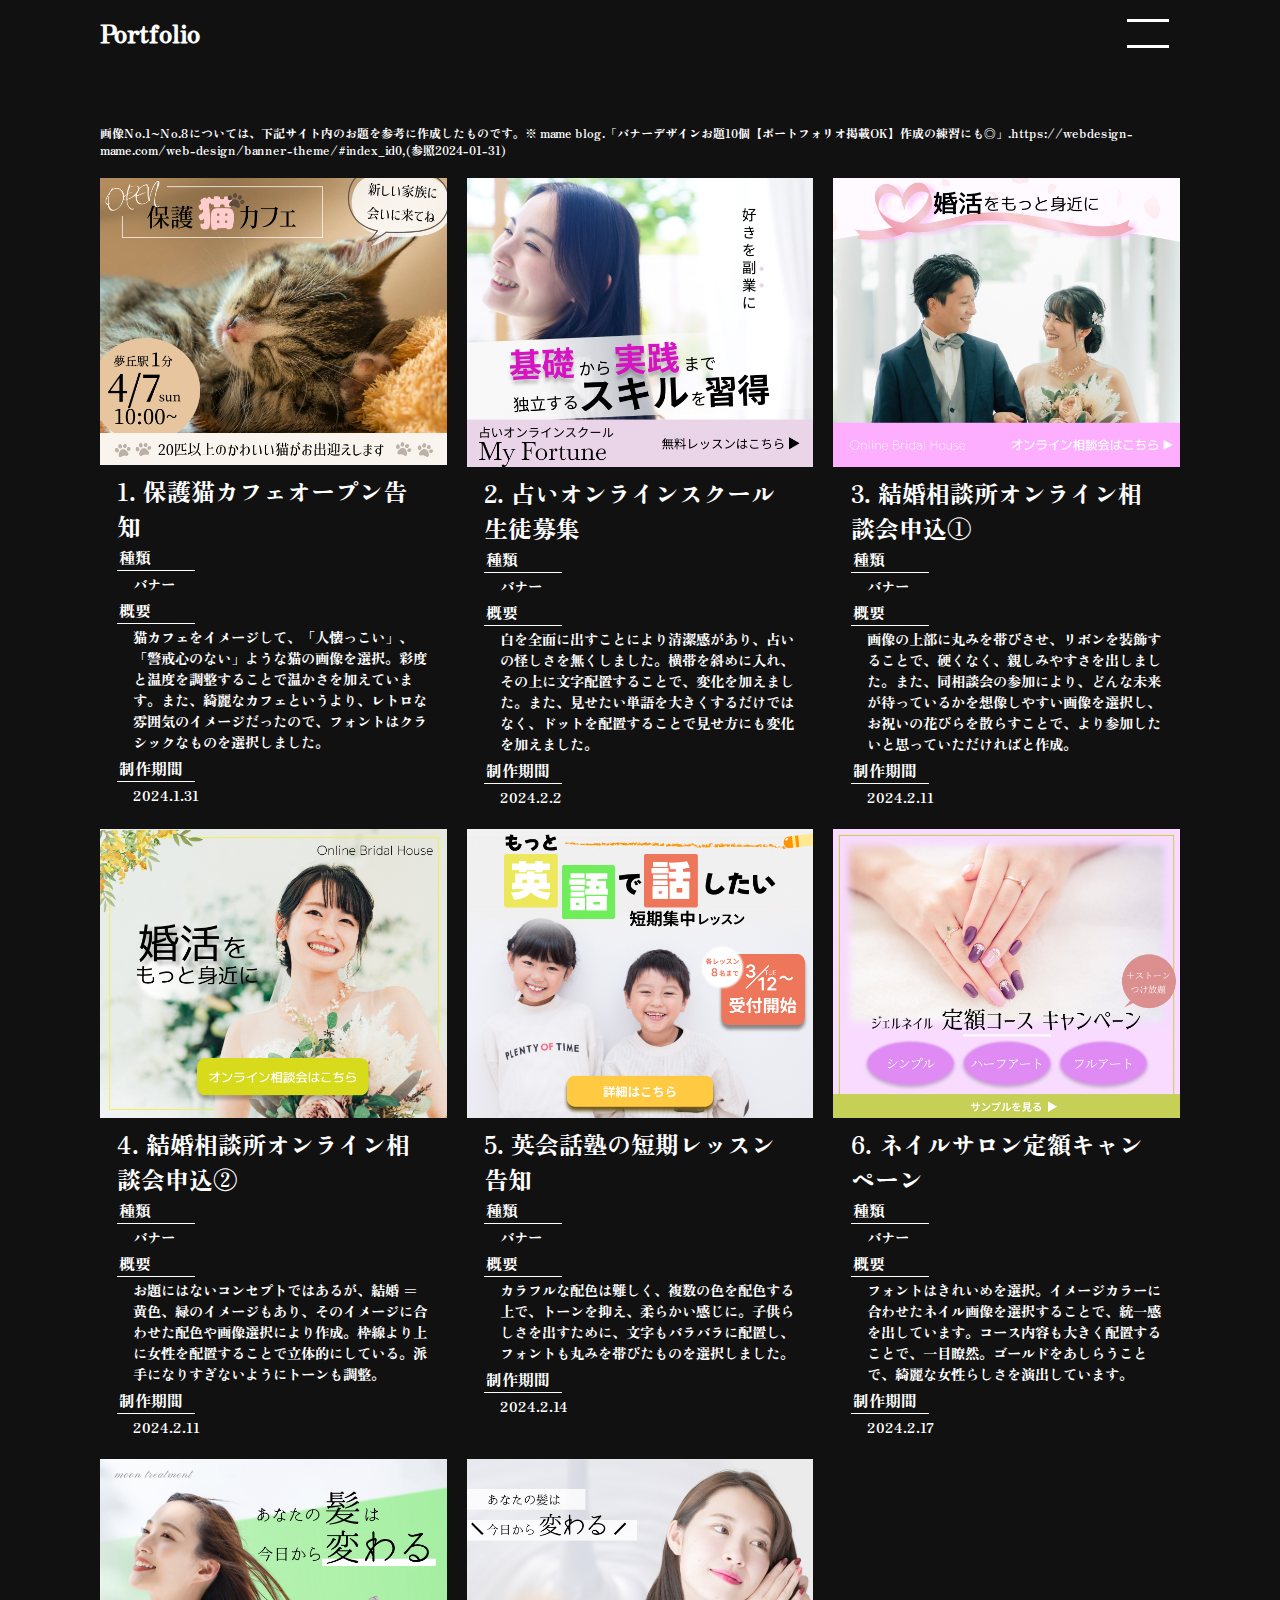
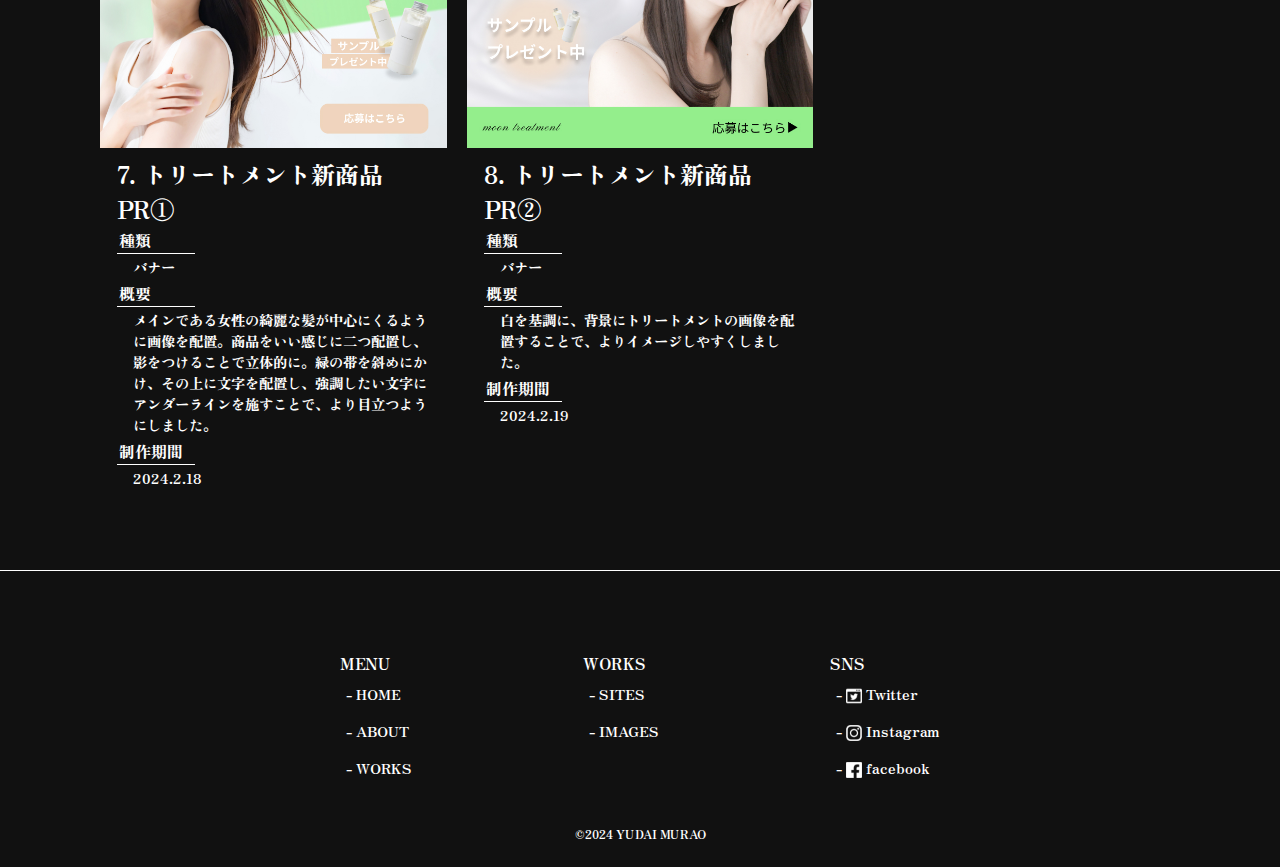
==== works.html @ 10bf0f40 "Add files via upload" ====
<!DOCTYPE html>
<html lang="ja">

<head>
  <meta charset="UTF-8">
  <meta name="viewport" content="width=device-width, initial-scale=1.0">
  <title>YUDAI MURAO | Portfolio</title>
  <link rel="stylesheet" href="works.css">
  <link rel="preconnect" href="https://fonts.googleapis.com">
  <link rel="preconnect" href="https://fonts.gstatic.com" crossorigin>
  <link href="https://fonts.googleapis.com/css2?family=Zen+Antique&display=swap" rel="stylesheet">
  <link href="https://cdnjs.cloudflare.com/ajax/libs/lightbox2/2.7.1/css/lightbox.css" rel="stylesheet">
<script src="https://ajax.googleapis.com/ajax/libs/jquery/3.1.1/jquery.min.js"></script>
<script src="https://cdnjs.cloudflare.com/ajax/libs/lightbox2/2.7.1/js/lightbox.min.js" type="text/javascript"></script>
</head>

<body>
  <section class="mainvisual">
    <header id="home">
      <h1><a href="index.html">Portfolio</a></h1>
      <div id="hamburger">
        <div id="border-top"></div>
        <div id="border-bottom"></div>
      </div>

      <div id="menu">
        <ul class="header-menu">
          <li>
            <div>
              <img src="" alt="">
              <a href="index.html">HOME</a>
            </div>
          </li>
          <li>
            <div>
              <img src="" alt="">
              <a href="index.html#about">ABOUT</a>
            </div>
          </li>
          <li>
            <div>
              <img src="" alt="">
              <a href="index.html#works-site">WORKS-site-</a>
            </div>
          </li>
          <li>
            <div>
              <img src="" alt="">
              <a href="works.html">WORKS-image-</a>
            </div>
          </li>
          <li>
            <div>
              <img src="" alt="">
              <a href="#">CONTACT</a>
            </div>
          </li>
        </ul>
        <ul class="header-sns">
          <li>
            <a href="#"><img src="twitter.png" alt="" width="40" height="40"></a>
          </li>
          <li>
            <a href="#"><img src="instagram.png" alt="" width="40" height="40"></a>
          </li>
          <li>
            <a href="#"><img src="facebook.png" alt="" width="40" height="40"></a>
          </li>
        </ul>
      </div>
      <div id="mask"></div>
    </header>
  </section>


  <main>
    <section>
      <p>画像No.1~No.8については、下記サイト内のお題を参考に作成したものです。※ mame blog.「バナーデザインお題10個【ポートフォリオ掲載OK】作成の練習にも◎」.https://webdesign-mame.com/web-design/banner-theme/#index_id0,(参照2024-01-31)</p>
      <ul>
        <li>
          <div>
            <a href="Frame 1cat.jpg" data-lightbox="group">
              <img src="Frame 1cat.jpg" alt="">
            </a>
          </div>
          <div>
            <h2>1. 保護猫カフェオープン告知</h2>
            <dl>
              <dt>種類</dt>
              <dd>バナー</dd>
              <dt>概要</dt>
              <dd>猫カフェをイメージして、「人懐っこい」、「警戒心のない」ような猫の画像を選択。彩度と温度を調整することで温かさを加えています。また、綺麗なカフェというより、レトロな雰囲気のイメージだったので、フォントはクラシックなものを選択しました。</dd>
              <dt>制作期間</dt>
              <dd>2024.1.31</dd>
            </dl>
          </div>
        </li>
        <li>
          <div>
            <a href="Frame 2fortune.jpg" data-lightbox="group">
              <img src="Frame 2fortune.jpg" alt="">
            </a>
          </div>
          <div>
            <h2>2. 占いオンラインスクール生徒募集</h2>
            <dl>
              <dt>種類</dt>
              <dd>バナー</dd>
              <dt>概要</dt>
              <dd>白を全面に出すことにより清潔感があり、占いの怪しさを無くしました。横帯を斜めに入れ、その上に文字配置することで、変化を加えました。また、見せたい単語を大きくするだけではなく、ドットを配置することで見せ方にも変化を加えました。</dd>
              <dt>制作期間</dt>
              <dd>2024.2.2</dd>
            </dl>
          </div>
        </li>
        <li>
          <div>
            <a href="Frame 1.png" data-lightbox="group">
              <img src="Frame 1.png" alt="">
            </a>
          </div>
          <div>
            <h2>3. 結婚相談所オンライン相談会申込①</h2>
            <dl>
              <dt>種類</dt>
              <dd>バナー</dd>
              <dt>概要</dt>
              <dd>画像の上部に丸みを帯びさせ、リボンを装飾することで、硬くなく、親しみやすさを出しました。また、同相談会の参加により、どんな未来が待っているかを想像しやすい画像を選択し、お祝いの花びらを散らすことで、より参加したいと思っていただければと作成。</dd>
              <dt>制作期間</dt>
              <dd>2024.2.11</dd>
            </dl>
          </div>
        </li>
        <li>
          <div>
            <a href="Frame 2.jpg" data-lightbox="group">
              <img src="Frame 2.jpg" alt="">
            </a>
          </div>
          <div>
            <h2>4. 結婚相談所オンライン相談会申込②</h2>
            <dl>
              <dt>種類</dt>
              <dd>バナー</dd>
              <dt>概要</dt>
              <dd>お題にはないコンセプトではあるが、結婚
                ＝黄色、緑のイメージもあり、そのイメージに合わせた配色や画像選択により作成。枠線より上に女性を配置することで立体的にしている。派手になりすぎないようにトーンも調整。
              </dd>
              <dt>制作期間</dt>
              <dd>2024.2.11</dd>
            </dl>
          </div>
        </li>
        <li>
          <div>
            <a href="Frame 4.jpg" data-lightbox="group">
              <img src="Frame 4.jpg" alt="">
            </a>
          </div>
          <div>
            <h2>5. 英会話塾の短期レッスン告知</h2>
            <dl>
              <dt>種類</dt>
              <dd>バナー</dd>
              <dt>概要</dt>
              <dd>カラフルな配色は難しく、複数の色を配色する上で、トーンを抑え、柔らかい感じに。子供らしさを出すために、文字もバラバラに配置し、フォントも丸みを帯びたものを選択しました。</dd>
              <dt>制作期間</dt>
              <dd>2024.2.14</dd>
            </dl>
          </div>
        </li>
        <li>
          <div>
            <a href="Frame 1nail.jpg" data-lightbox="group">
              <img src="Frame 1nail.jpg" alt="">
            </a>
          </div>
          <div>
            <h2>6. ネイルサロン定額キャンペーン</h2>
            <dl>
              <dt>種類</dt>
              <dd>バナー</dd>
              <dt>概要</dt>
              <dd>フォントはきれいめを選択。イメージカラーに合わせたネイル画像を選択することで、統一感を出しています。コース内容も大きく配置することで、一目瞭然。ゴールドをあしらうことで、綺麗な女性らしさを演出しています。</dd>
              <dt>制作期間</dt>
              <dd>2024.2.17</dd>
            </dl>
          </div>
        </li>
        <li>
          <div>
            <a href="Frame 1fortune.jpg" data-lightbox="group">
              <img src="Frame 1fortune.jpg" alt="">
            </a>
          </div>
          <div>
            <h2>7. トリートメント新商品PR①</h2>
            <dl>
              <dt>種類</dt>
              <dd>バナー</dd>
              <dt>概要</dt>
              <dd>メインである女性の綺麗な髪が中心にくるように画像を配置。商品をいい感じに二つ配置し、影をつけることで立体的に。緑の帯を斜めにかけ、その上に文字を配置し、強調したい文字にアンダーラインを施すことで、より目立つようにしました。</dd>
              <dt>制作期間</dt>
              <dd>2024.2.18</dd>
            </dl>
          </div>
        </li>
        <li>
          <div>
            <a href="portfolio1.jpg" data-lightbox="group">
              <img src="portfolio1.jpg" alt="">
            </a>
          </div>
          <div>
            <h2>8. トリートメント新商品PR②</h2>
            <dl>
              <dt>種類</dt>
              <dd>バナー</dd>
              <dt>概要</dt>
              <dd>白を基調に、背景にトリートメントの画像を配置することで、よりイメージしやすくしました。</dd>
              <dt>制作期間</dt>
              <dd>2024.2.19</dd>
            </dl>
          </div>
        </li>
        <!-- <li>
          <div>
            <a href="portfolio1.jpg" data-lightbox="group">
              <img src="portfolio1.jpg" alt="">
            </a>
          </div>
          <div>
            <h2>8. トリートメント新商品PR②</h2>
            <dl>
              <dt>種類</dt>
              <dd>バナー</dd>
              <dt>概要</dt>
              <dd>白を基調に、背景にトリートメントの画像を配置することで、よりイメージしやすくしました。</dd>
              <dt>制作期間</dt>
              <dd>2024.2.19</dd>
            </dl>
          </div>
        </li> -->
        <!-- <li>
          <div>
            <a href="portfolio1.jpg" data-lightbox="group">
              <img src="portfolio1.jpg" alt="">
            </a>
          </div>
          <div>
            <h2>8. トリートメント新商品PR②</h2>
            <dl>
              <dt>種類</dt>
              <dd>バナー</dd>
              <dt>概要</dt>
              <dd>白を基調に、背景にトリートメントの画像を配置することで、よりイメージしやすくしました。</dd>
              <dt>制作期間</dt>
              <dd>2024.2.19</dd>
            </dl>
          </div>
        </li> -->
      </ul>
    </section>
  </main>

  <footer>
    <div class="footer-menu">
      <div>
        <p>MENU</p>
        <ul>
          <li><a href="index.html">HOME</a></li>
          <li><a href="index.html#about">ABOUT</a></li>
          <li><a href="index.html#works-site">WORKS</a></li>
        </ul>
      </div>
      <div>
        <p>WORKS</p>
        <ul>
          <li><a href="index.html#works-site">SITES</a></li>
          <li><a href="works.html">IMAGES</a></li>
        </ul>
      </div>
      <div>
        <p>SNS</p>
        <ul>
          <li>
            <a href="#">
              <div>
                <img src="twitter.png" alt="" width="16" height="16">
                Twitter
              </div>
            </a>
          </li>
          <li>
            <a href="#">
              <div>
                <img src="instagram.png" alt="" width="16" height="16">
                Instagram
              </div>
            </a>
          </li>
          <li>
            <a href="#">
              <div>
                <img src="facebook.png" alt="" width="16" height="16">
                facebook
              </div>
            </a>
          </li>
        </ul>
      </div>
    </div>
    <div class="footer-copy">
      <small>&copy;2024 YUDAI MURAO</small>
    </div>
  </footer>


  <script src="main.js"></script>
</body>

</html>
---- works.css ----
@charset "utf-8";

* {
  margin: 0;
  padding: 0;
  box-sizing: border-box;
}

html {
  scroll-behavior: smooth;
}

body {
  background: #111;
  font-family: 'Zen Antique', serif;
}

img {
  vertical-align: bottom;
}

ul {
  list-style: none;
}

a {
  text-decoration: none;
  color: inherit;
}

/* ==========================================
mainvisual -header-  
===========================================*/
.mainvisual {
  position: relative;
  width: 100vw;
  max-width: 1440px;
  height: 64px;
}

.mainvisual header {
  display: flex;
  justify-content: space-between;
  align-items: center;
  width: min(100% - 40px, 1080px);
  margin: 0 auto;
}

.mainvisual header h1 {
  font-size: 1.5rem;
  color: #fff;
}

.mainvisual header #hamburger {
  position: relative;
  width: 64px;
  height: 64px;
  border-radius: 8px;
  cursor: pointer;
  z-index: 10;
}

.mainvisual header #hamburger #border-top {
  position: absolute;
  top: 30%;
  left: 50%;
  translate: -50%;
  width: 42px;
  height: 3px;
  background: #fff;
  transition: .3s transform;
}

.mainvisual header #hamburger #border-top.show {
  transform: rotate(45deg) translate(9px, 9px);
}

.mainvisual header #hamburger #border-bottom {
  position: absolute;
  top: 70%;
  left: 50%;
  translate: -50%;
  width: 42px;
  height: 3px;
  background: #fff;
  transition: .3s transform;
}

.mainvisual header #hamburger #border-bottom.show {
  transform: rotate(-45deg) translate(7px, -9px);
}

.mainvisual header #menu {
  position: fixed;
  top: 64px;
  left: 50%;
  translate: -50% 0;
  width: 100vw;
  height: 100vh;
  text-align: center;
  opacity: 0;
  pointer-events: none;
  z-index: 4;
  transition: opacity .3s;
}

.mainvisual header #menu.show {
  opacity: 1;
  pointer-events: all;
}

.mainvisual header #menu .header-menu {
  display: flex;
  flex-direction: column;
  justify-content: space-around;
  align-items: center;
}

.mainvisual header #menu .header-menu li {
  display: block;
  width: 320px;
  margin: 12px auto 0;
  padding: 14px 0;
  color: #fff;
  font-size: 1.25rem;
  border-radius: 8px;
  cursor: pointer;
  opacity: 0;
  transform: translateY(60px);
  transition: opacity .3s, transform .3s;
}

.mainvisual header #menu .header-menu li:hover {
  opacity: .6;
  scale: 1.1;
  background: rgba(255, 255, 255, .5);
}

.mainvisual header #menu.show .header-menu li:nth-child(1) {
  opacity: 1;
  transform: translateY(0px);
  transition-delay: .1s;
}

.mainvisual header #menu.show .header-menu li:nth-child(2) {
  opacity: 1;
  transform: translateY(0px);
  transition-delay: .2s;
}

.mainvisual header #menu.show .header-menu li:nth-child(3) {
  opacity: 1;
  transform: translateY(0px);
  transition-delay: .3s;
}

.mainvisual header #menu.show .header-menu li:nth-child(4) {
  opacity: 1;
  transform: translateY(0px);
  transition-delay: .4s;
}

.mainvisual header #menu.show .header-menu li:nth-child(5) {
  opacity: 1;
  transform: translateY(0px);
  transition-delay: .5s;
}

.mainvisual header #menu .header-sns {
  display: flex;
  justify-content: space-between;
  width: 320px;
  margin: 60px auto 0;
}

.mainvisual header #menu .header-sns li {
  display: block;
  width: calc(100% / 3);
  margin: 12px auto 0;
  padding: 16px 0;
  color: #fff;
  font-size: 1.25rem;
  border-radius: 8px;
  cursor: pointer;
  opacity: 0;
  transform: translateY(200px);
  transition: opacity .3s, transform .3s;
}

.mainvisual header #menu .header-sns li:hover {
  opacity: .6;
  scale: 1.1;
  background: rgba(255, 255, 255, .5);
}

.mainvisual header #menu.show .header-sns li:nth-child(1) {
  opacity: 1;
  transform: translateY(0px);
  transition-delay: .6s;
}

.mainvisual header #menu.show .header-sns li:nth-child(2) {
  opacity: 1;
  transform: translateY(0px);
  transition-delay: .7s;
}

.mainvisual header #menu.show .header-sns li:nth-child(3) {
  opacity: 1;
  transform: translateY(0px);
  transition-delay: .8s;
}

.mainvisual header #mask {
  position: fixed;
  inset: 0;
  background: rgba(0, 0, 0, .8);
  opacity: 0;
  pointer-events: none;
  z-index: 3;
}

.mainvisual header #mask.show {
  opacity: 1;
  pointer-events: all;
}


/* ==========================================
works -image- 
===========================================*/
main section {
  width: min(100% - 40px,1080px);
  margin-top: 60px;
  margin-inline: auto;
}

main section > p {
  color: #fff;
  font-size: .75rem;
}

main section ul {
  display: flex;
  flex-wrap: wrap;
  gap: 20px;
  margin-top: 20px;
}

main section ul li {
  width: 100%;
}

main section ul li div img {
  width: 100%;
}

main section div:has(h2) {
  width: 90%;
  margin-top: 8px;
  margin-inline: auto;
}

main section div:has(h2) h2 {
  color: #fff;
  font-weight: normal;
  /* white-space: nowrap; */
}

main section div:has(h2) dl dt {
  color: #fff;
  padding: 2px;
  position: relative;
  width: 25%;
}

main section div:has(h2) dl dt::after {
  content: '';
  position: absolute;
  left: 0;
  bottom: 0;
  width: 100%;
  height: 1px;
  background: #fff;
}

main section div:has(h2) dl dd {
  color: #fff;
  padding: 2px 0 2px 16px;
  font-size: .9rem;
}



/* ==========================================
footer 
===========================================*/
footer {
  border-top: 1px solid #fff;
  margin-top: 80px;
  padding: 80px 0 24px;
  background: #111;
}

footer .footer-menu {
  width: min(100% - 40px, 600px);
  margin: 0 auto;
  display: flex;
  justify-content: space-between;
  color: #fff;
}

footer .footer-menu div ul {
  padding-left: 16px;
  font-size: .9rem;
}

footer .footer-menu div ul p {
  font-size: 1.15rem;
}

footer .footer-menu div ul li {
  padding: 8px 0;
  position: relative;
}

footer .footer-menu div ul li::before {
  content: '- ';
  color: #fff;
  position: absolute;
  top: 50%;
  transform: translateY(-50%);
  left: -10px;
}

footer .footer-menu div ul li:hover {
  opacity: .7;
  scale: 1.1;
}

footer .footer-menu div ul li:active {
  opacity: .4;
}

footer .footer-copy {
  width: min(100% - 40px, 1080px);
  margin: 0 auto;
  color: #fff;
  font-size: .9rem;
  margin-top: 36px;
  text-align: center;
}

/* ==========================================
footer 
===========================================*/

@media screen and (min-width:600px) {
  main section ul li {
    width: calc((100% - 20px) / 2);
  }
}
@media screen and (min-width:720px) {
 
}
@media screen and (min-width:960px) {
  main section ul li {
    width: calc((100% - 40px) / 3);
  }
}
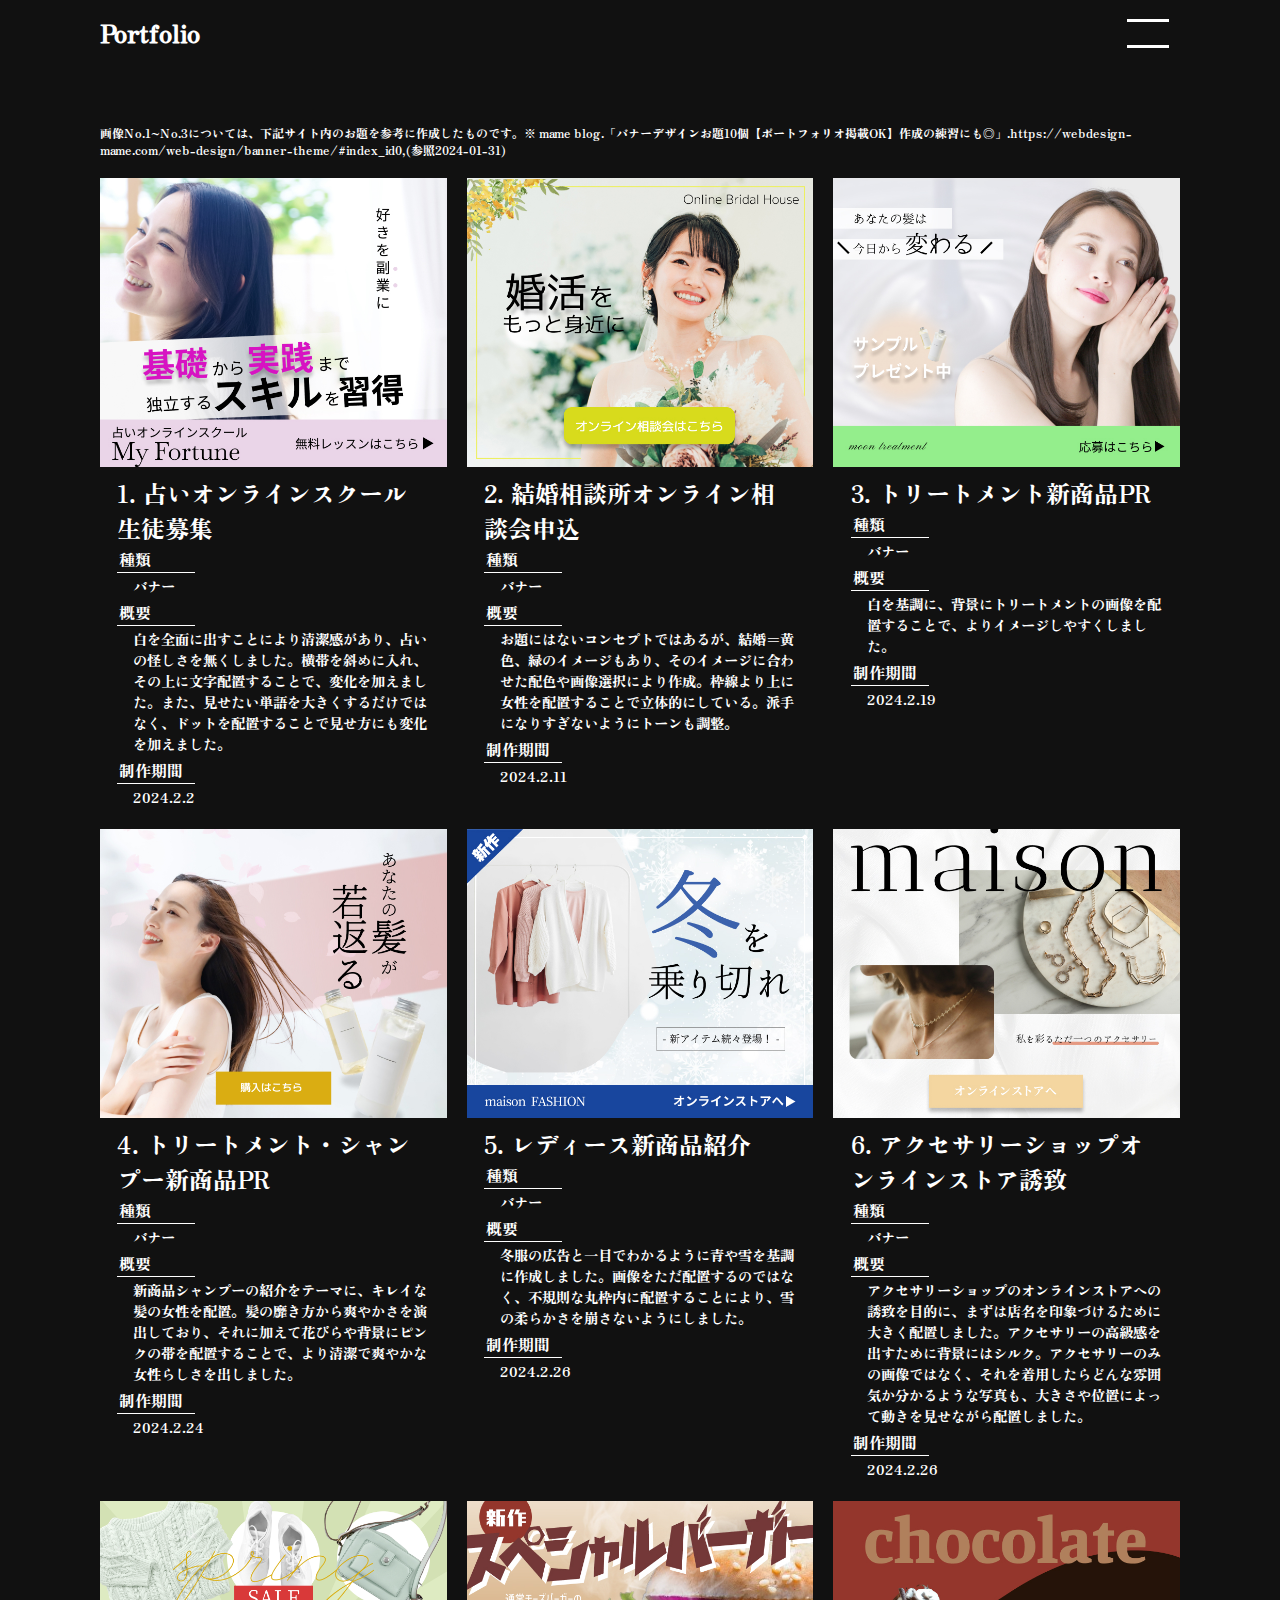
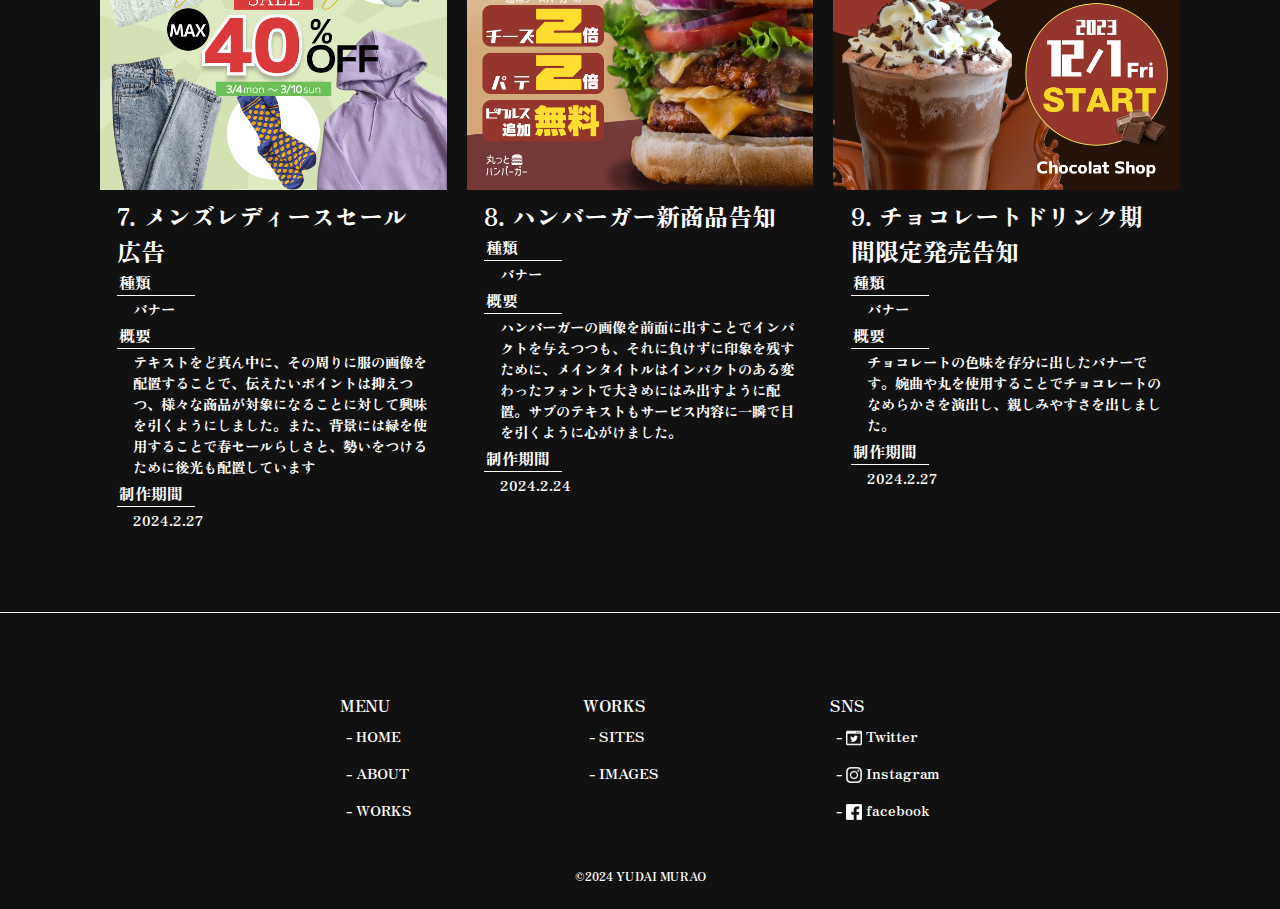
==== commit 2df089a4: "Add files via upload" ====
--- a/works.html
+++ b/works.html
@@ -75,8 +75,100 @@
 
   <main>
     <section>
-      <p>画像No.1~No.8については、下記サイト内のお題を参考に作成したものです。※ mame blog.「バナーデザインお題10個【ポートフォリオ掲載OK】作成の練習にも◎」.https://webdesign-mame.com/web-design/banner-theme/#index_id0,(参照2024-01-31)</p>
+      <p>画像No.1~No.3については、下記サイト内のお題を参考に作成したものです。※ mame blog.「バナーデザインお題10個【ポートフォリオ掲載OK】作成の練習にも◎」.https://webdesign-mame.com/web-design/banner-theme/#index_id0,(参照2024-01-31)</p>
       <ul>
+        <li>
+          <div>
+            <a href="Frame 2fortune.jpg" data-lightbox="group">
+              <img src="Frame 2fortune.jpg" alt="">
+            </a>
+          </div>
+          <div>
+            <h2>1. 占いオンラインスクール生徒募集</h2>
+            <dl>
+              <dt>種類</dt>
+              <dd>バナー</dd>
+              <dt>概要</dt>
+              <dd>白を全面に出すことにより清潔感があり、占いの怪しさを無くしました。横帯を斜めに入れ、その上に文字配置することで、変化を加えました。また、見せたい単語を大きくするだけではなく、ドットを配置することで見せ方にも変化を加えました。</dd>
+              <dt>制作期間</dt>
+              <dd>2024.2.2</dd>
+            </dl>
+          </div>
+        </li>
+        <li>
+          <div>
+            <a href="Frame 2.jpg" data-lightbox="group">
+              <img src="Frame 2.jpg" alt="">
+            </a>
+          </div>
+          <div>
+            <h2>2. 結婚相談所オンライン相談会申込</h2>
+            <dl>
+              <dt>種類</dt>
+              <dd>バナー</dd>
+              <dt>概要</dt>
+              <dd>お題にはないコンセプトではあるが、結婚＝黄色、緑のイメージもあり、そのイメージに合わせた配色や画像選択により作成。枠線より上に女性を配置することで立体的にしている。派手になりすぎないようにトーンも調整。
+              </dd>
+              <dt>制作期間</dt>
+              <dd>2024.2.11</dd>
+            </dl>
+          </div>
+        </li>
+        <li>
+          <div>
+            <a href="portfolio1.jpg" data-lightbox="group">
+              <img src="portfolio1.jpg" alt="">
+            </a>
+          </div>
+          <div>
+            <h2>3. トリートメント新商品PR</h2>
+            <dl>
+              <dt>種類</dt>
+              <dd>バナー</dd>
+              <dt>概要</dt>
+              <dd>白を基調に、背景にトリートメントの画像を配置することで、よりイメージしやすくしました。</dd>
+              <dt>制作期間</dt>
+              <dd>2024.2.19</dd>
+            </dl>
+          </div>
+        </li>
+        <li>
+          <div>
+            <a href="Frame 4.jpg" data-lightbox="group">
+              <img src="Frame 4.jpg" alt="">
+            </a>
+          </div>
+          <div>
+            <h2>4. トリートメント・シャンプー新商品PR</h2>
+            <dl>
+              <dt>種類</dt>
+              <dd>バナー</dd>
+              <dt>概要</dt>
+              <dd>新商品シャンプーの紹介をテーマに、キレイな髪の女性を配置。髪の靡き方から爽やかさを演出しており、それに加えて花びらや背景にピンクの帯を配置することで、より清潔で爽やかな女性らしさを出しました。</dd>
+              <dt>制作期間</dt>
+              <dd>2024.2.24</dd>
+            </dl>
+          </div>
+        </li>
+        <li>
+          <div>
+            <a href="Frame 1fortune.jpg" data-lightbox="group">
+              <img src="Frame 1fortune.jpg" alt="">
+            </a>
+          </div>
+          <div>
+            <h2>5. レディース新商品紹介</h2>
+            <dl>
+              <dt>種類</dt>
+              <dd>バナー</dd>
+              <dt>概要</dt>
+              <dd>冬服の広告と一目でわかるように青や雪を基調に作成しました。画像をただ配置するのではなく、不規則な丸枠内に配置することにより、雪の柔らかさを崩さないようにしました。
+              </dd>
+              <dt>制作期間</dt>
+              <dd>2024.2.26</dd>
+            </dl>
+          </div>
+        </li>
         <li>
           <div>
             <a href="Frame 1cat.jpg" data-lightbox="group">
@@ -84,32 +176,14 @@
             </a>
           </div>
           <div>
-            <h2>1. 保護猫カフェオープン告知</h2>
-            <dl>
-              <dt>種類</dt>
-              <dd>バナー</dd>
-              <dt>概要</dt>
-              <dd>猫カフェをイメージして、「人懐っこい」、「警戒心のない」ような猫の画像を選択。彩度と温度を調整することで温かさを加えています。また、綺麗なカフェというより、レトロな雰囲気のイメージだったので、フォントはクラシックなものを選択しました。</dd>
-              <dt>制作期間</dt>
-              <dd>2024.1.31</dd>
-            </dl>
-          </div>
-        </li>
-        <li>
-          <div>
-            <a href="Frame 2fortune.jpg" data-lightbox="group">
-              <img src="Frame 2fortune.jpg" alt="">
-            </a>
-          </div>
-          <div>
-            <h2>2. 占いオンラインスクール生徒募集</h2>
-            <dl>
-              <dt>種類</dt>
-              <dd>バナー</dd>
-              <dt>概要</dt>
-              <dd>白を全面に出すことにより清潔感があり、占いの怪しさを無くしました。横帯を斜めに入れ、その上に文字配置することで、変化を加えました。また、見せたい単語を大きくするだけではなく、ドットを配置することで見せ方にも変化を加えました。</dd>
-              <dt>制作期間</dt>
-              <dd>2024.2.2</dd>
+            <h2>6. アクセサリーショップオンラインストア誘致</h2>
+            <dl>
+              <dt>種類</dt>
+              <dd>バナー</dd>
+              <dt>概要</dt>
+              <dd>アクセサリーショップのオンラインストアへの誘致を目的に、まずは店名を印象づけるために大きく配置しました。アクセサリーの高級感を出すために背景にはシルク。アクセサリーのみの画像ではなく、それを着用したらどんな雰囲気か分かるような写真も、大きさや位置によって動きを見せながら配置しました。</dd>
+              <dt>制作期間</dt>
+              <dd>2024.2.26</dd>
             </dl>
           </div>
         </li>
@@ -120,52 +194,14 @@
             </a>
           </div>
           <div>
-            <h2>3. 結婚相談所オンライン相談会申込①</h2>
-            <dl>
-              <dt>種類</dt>
-              <dd>バナー</dd>
-              <dt>概要</dt>
-              <dd>画像の上部に丸みを帯びさせ、リボンを装飾することで、硬くなく、親しみやすさを出しました。また、同相談会の参加により、どんな未来が待っているかを想像しやすい画像を選択し、お祝いの花びらを散らすことで、より参加したいと思っていただければと作成。</dd>
-              <dt>制作期間</dt>
-              <dd>2024.2.11</dd>
-            </dl>
-          </div>
-        </li>
-        <li>
-          <div>
-            <a href="Frame 2.jpg" data-lightbox="group">
-              <img src="Frame 2.jpg" alt="">
-            </a>
-          </div>
-          <div>
-            <h2>4. 結婚相談所オンライン相談会申込②</h2>
-            <dl>
-              <dt>種類</dt>
-              <dd>バナー</dd>
-              <dt>概要</dt>
-              <dd>お題にはないコンセプトではあるが、結婚
-                ＝黄色、緑のイメージもあり、そのイメージに合わせた配色や画像選択により作成。枠線より上に女性を配置することで立体的にしている。派手になりすぎないようにトーンも調整。
-              </dd>
-              <dt>制作期間</dt>
-              <dd>2024.2.11</dd>
-            </dl>
-          </div>
-        </li>
-        <li>
-          <div>
-            <a href="Frame 4.jpg" data-lightbox="group">
-              <img src="Frame 4.jpg" alt="">
-            </a>
-          </div>
-          <div>
-            <h2>5. 英会話塾の短期レッスン告知</h2>
-            <dl>
-              <dt>種類</dt>
-              <dd>バナー</dd>
-              <dt>概要</dt>
-              <dd>カラフルな配色は難しく、複数の色を配色する上で、トーンを抑え、柔らかい感じに。子供らしさを出すために、文字もバラバラに配置し、フォントも丸みを帯びたものを選択しました。</dd>
-              <dt>制作期間</dt>
-              <dd>2024.2.14</dd>
+            <h2>7. メンズレディースセール広告</h2>
+            <dl>
+              <dt>種類</dt>
+              <dd>バナー</dd>
+              <dt>概要</dt>
+              <dd>テキストをど真ん中に、その周りに服の画像を配置することで、伝えたいポイントは抑えつつ、様々な商品が対象になることに対して興味を引くようにしました。また、背景には緑を使用することで春セールらしさと、勢いをつけるために後光も配置しています</dd>
+              <dt>制作期間</dt>
+              <dd>2024.2.27</dd>
             </dl>
           </div>
         </li>
@@ -176,89 +212,35 @@
             </a>
           </div>
           <div>
-            <h2>6. ネイルサロン定額キャンペーン</h2>
-            <dl>
-              <dt>種類</dt>
-              <dd>バナー</dd>
-              <dt>概要</dt>
-              <dd>フォントはきれいめを選択。イメージカラーに合わせたネイル画像を選択することで、統一感を出しています。コース内容も大きく配置することで、一目瞭然。ゴールドをあしらうことで、綺麗な女性らしさを演出しています。</dd>
-              <dt>制作期間</dt>
-              <dd>2024.2.17</dd>
-            </dl>
-          </div>
-        </li>
-        <li>
-          <div>
-            <a href="Frame 1fortune.jpg" data-lightbox="group">
-              <img src="Frame 1fortune.jpg" alt="">
-            </a>
-          </div>
-          <div>
-            <h2>7. トリートメント新商品PR①</h2>
-            <dl>
-              <dt>種類</dt>
-              <dd>バナー</dd>
-              <dt>概要</dt>
-              <dd>メインである女性の綺麗な髪が中心にくるように画像を配置。商品をいい感じに二つ配置し、影をつけることで立体的に。緑の帯を斜めにかけ、その上に文字を配置し、強調したい文字にアンダーラインを施すことで、より目立つようにしました。</dd>
-              <dt>制作期間</dt>
-              <dd>2024.2.18</dd>
-            </dl>
-          </div>
-        </li>
-        <li>
-          <div>
-            <a href="portfolio1.jpg" data-lightbox="group">
-              <img src="portfolio1.jpg" alt="">
-            </a>
-          </div>
-          <div>
-            <h2>8. トリートメント新商品PR②</h2>
-            <dl>
-              <dt>種類</dt>
-              <dd>バナー</dd>
-              <dt>概要</dt>
-              <dd>白を基調に、背景にトリートメントの画像を配置することで、よりイメージしやすくしました。</dd>
-              <dt>制作期間</dt>
-              <dd>2024.2.19</dd>
-            </dl>
-          </div>
-        </li>
-        <!-- <li>
-          <div>
-            <a href="portfolio1.jpg" data-lightbox="group">
-              <img src="portfolio1.jpg" alt="">
-            </a>
-          </div>
-          <div>
-            <h2>8. トリートメント新商品PR②</h2>
-            <dl>
-              <dt>種類</dt>
-              <dd>バナー</dd>
-              <dt>概要</dt>
-              <dd>白を基調に、背景にトリートメントの画像を配置することで、よりイメージしやすくしました。</dd>
-              <dt>制作期間</dt>
-              <dd>2024.2.19</dd>
-            </dl>
-          </div>
-        </li> -->
-        <!-- <li>
-          <div>
-            <a href="portfolio1.jpg" data-lightbox="group">
-              <img src="portfolio1.jpg" alt="">
-            </a>
-          </div>
-          <div>
-            <h2>8. トリートメント新商品PR②</h2>
-            <dl>
-              <dt>種類</dt>
-              <dd>バナー</dd>
-              <dt>概要</dt>
-              <dd>白を基調に、背景にトリートメントの画像を配置することで、よりイメージしやすくしました。</dd>
-              <dt>制作期間</dt>
-              <dd>2024.2.19</dd>
-            </dl>
-          </div>
-        </li> -->
+            <h2>8. ハンバーガー新商品告知</h2>
+            <dl>
+              <dt>種類</dt>
+              <dd>バナー</dd>
+              <dt>概要</dt>
+              <dd>ハンバーガーの画像を前面に出すことでインパクトを与えつつも、それに負けずに印象を残すために、メインタイトルはインパクトのある変わったフォントで大きめにはみ出すように配置。サブのテキストもサービス内容に一瞬で目を引くように心がけました。</dd>
+              <dt>制作期間</dt>
+              <dd>2024.2.24</dd>
+            </dl>
+          </div>
+        </li>
+        <li>
+          <div>
+            <a href="Frame 5.jpg" data-lightbox="group">
+              <img src="Frame 5.jpg" alt="">
+            </a>
+          </div>
+          <div>
+            <h2>9. チョコレートドリンク期間限定発売告知</h2>
+            <dl>
+              <dt>種類</dt>
+              <dd>バナー</dd>
+              <dt>概要</dt>
+              <dd>チョコレートの色味を存分に出したバナーです。婉曲や丸を使用することでチョコレートのなめらかさを演出し、親しみやすさを出しました。</dd>
+              <dt>制作期間</dt>
+              <dd>2024.2.27</dd>
+            </dl>
+          </div>
+        </li>
       </ul>
     </section>
   </main>
